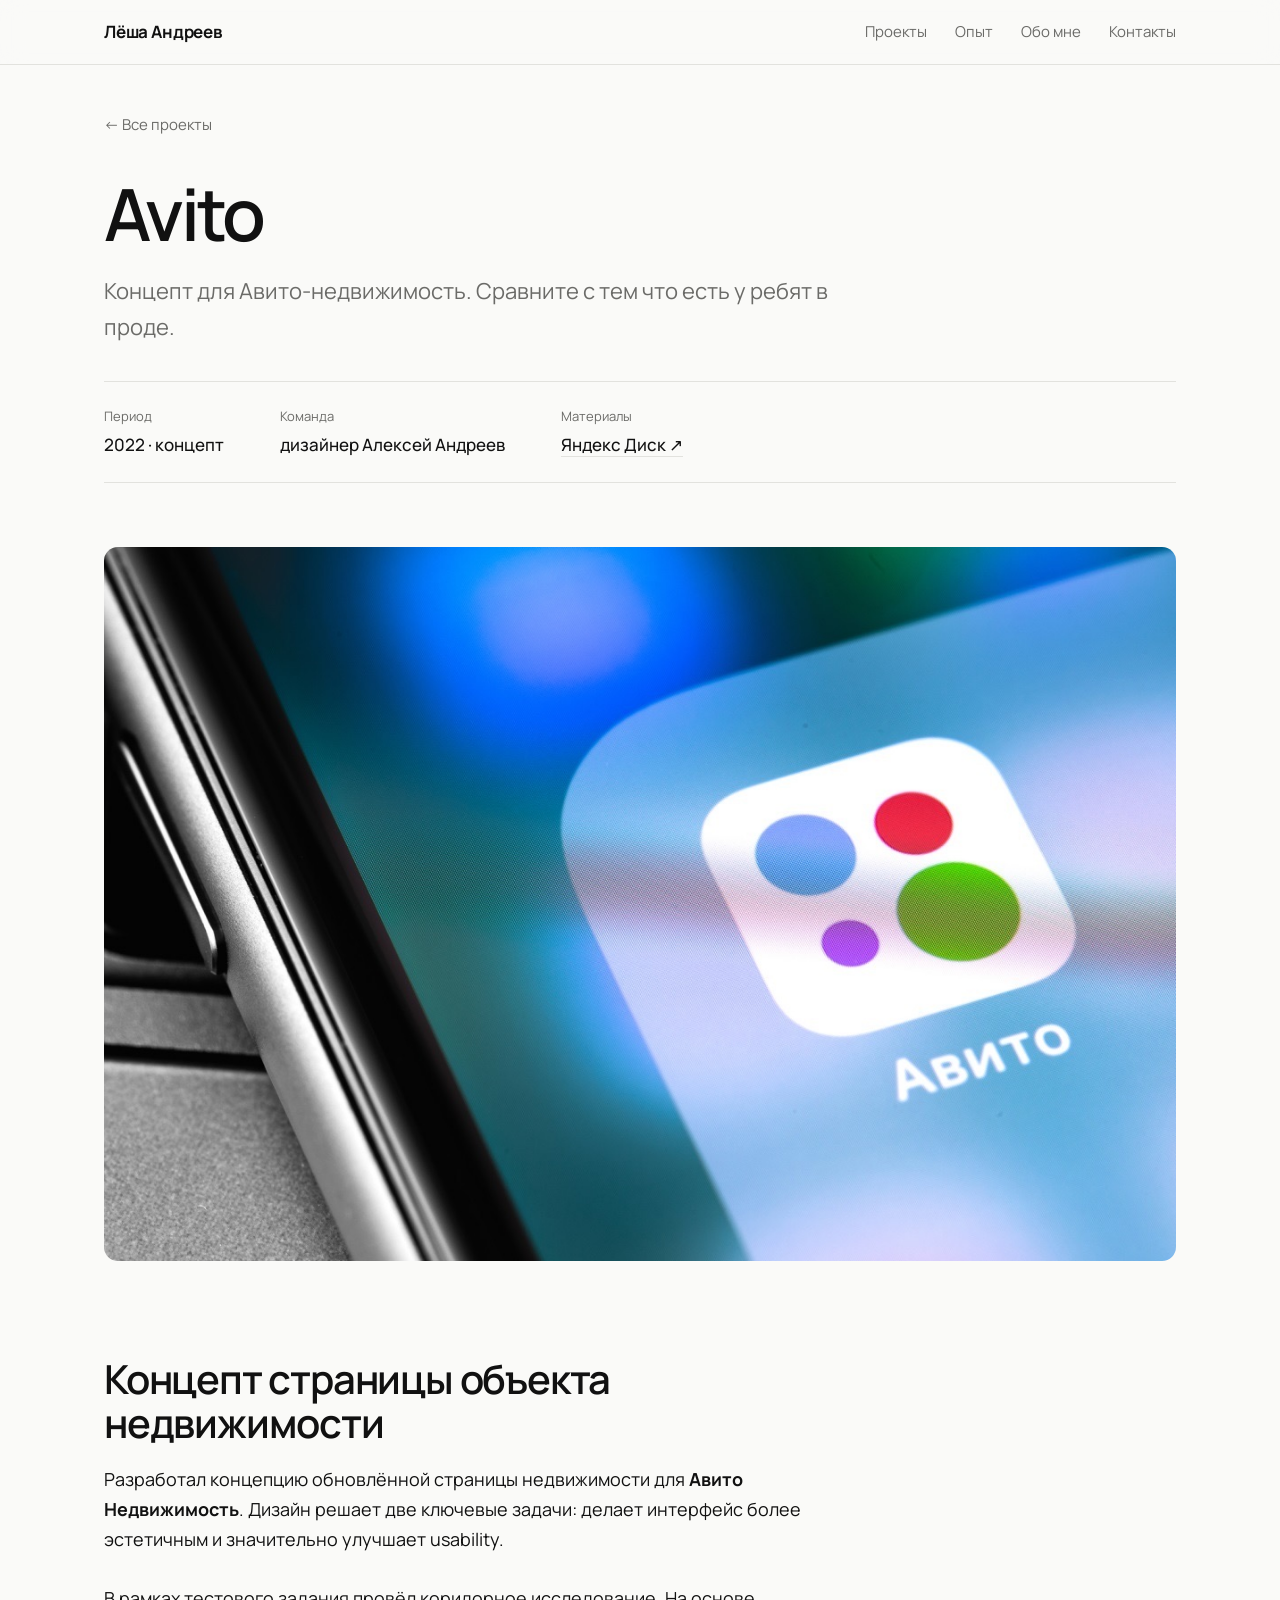
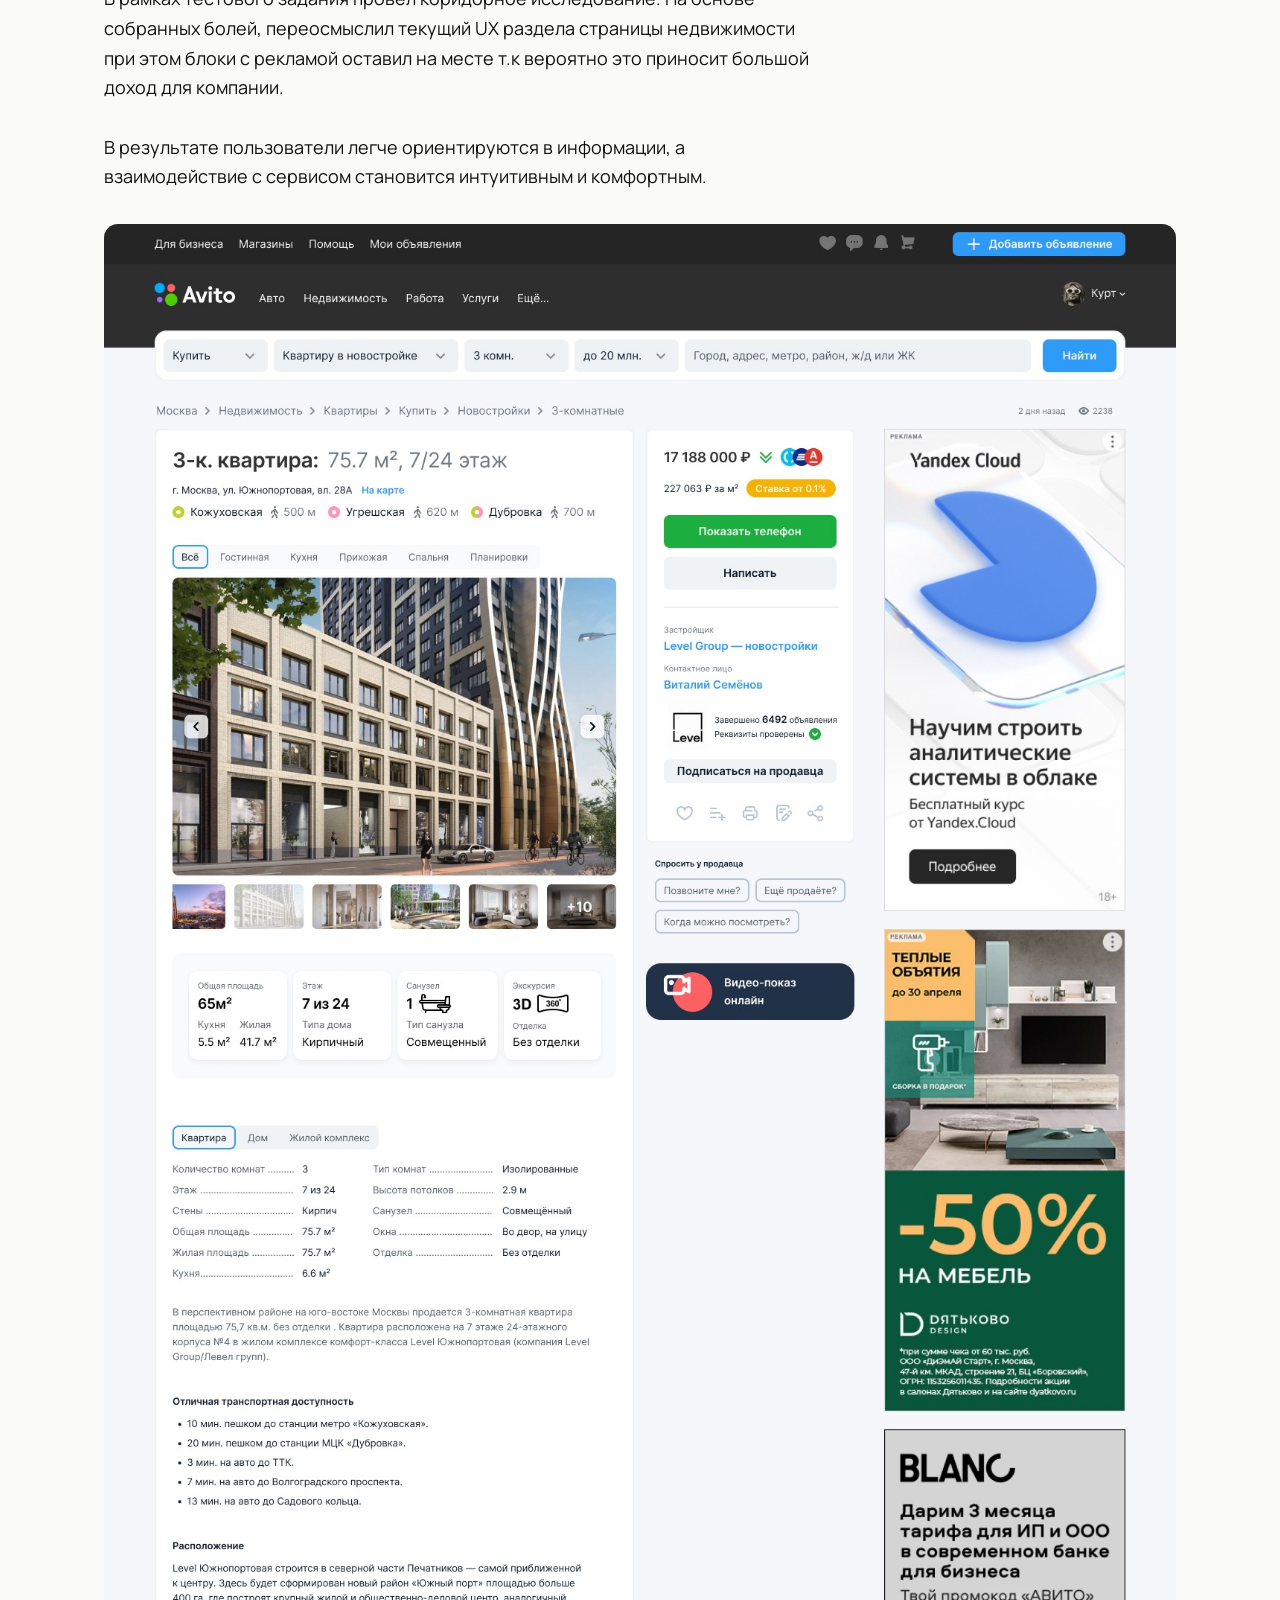
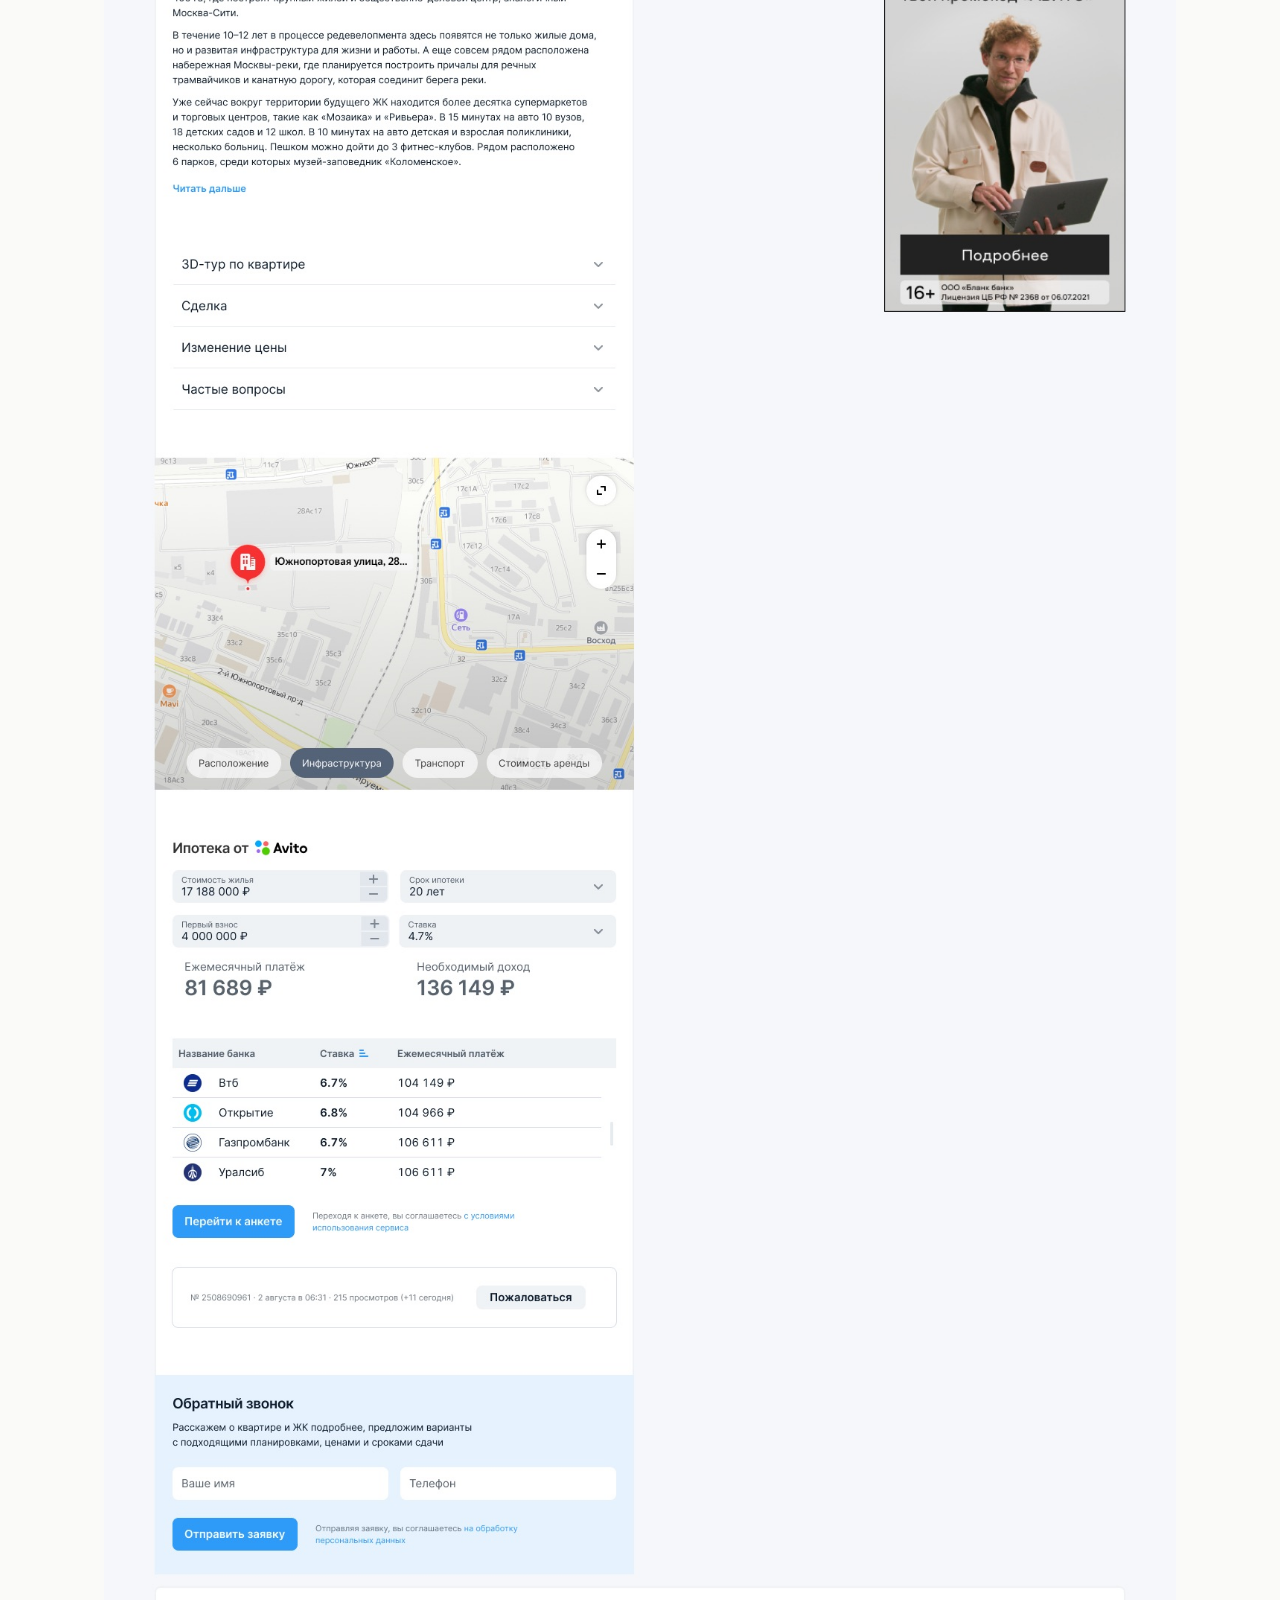
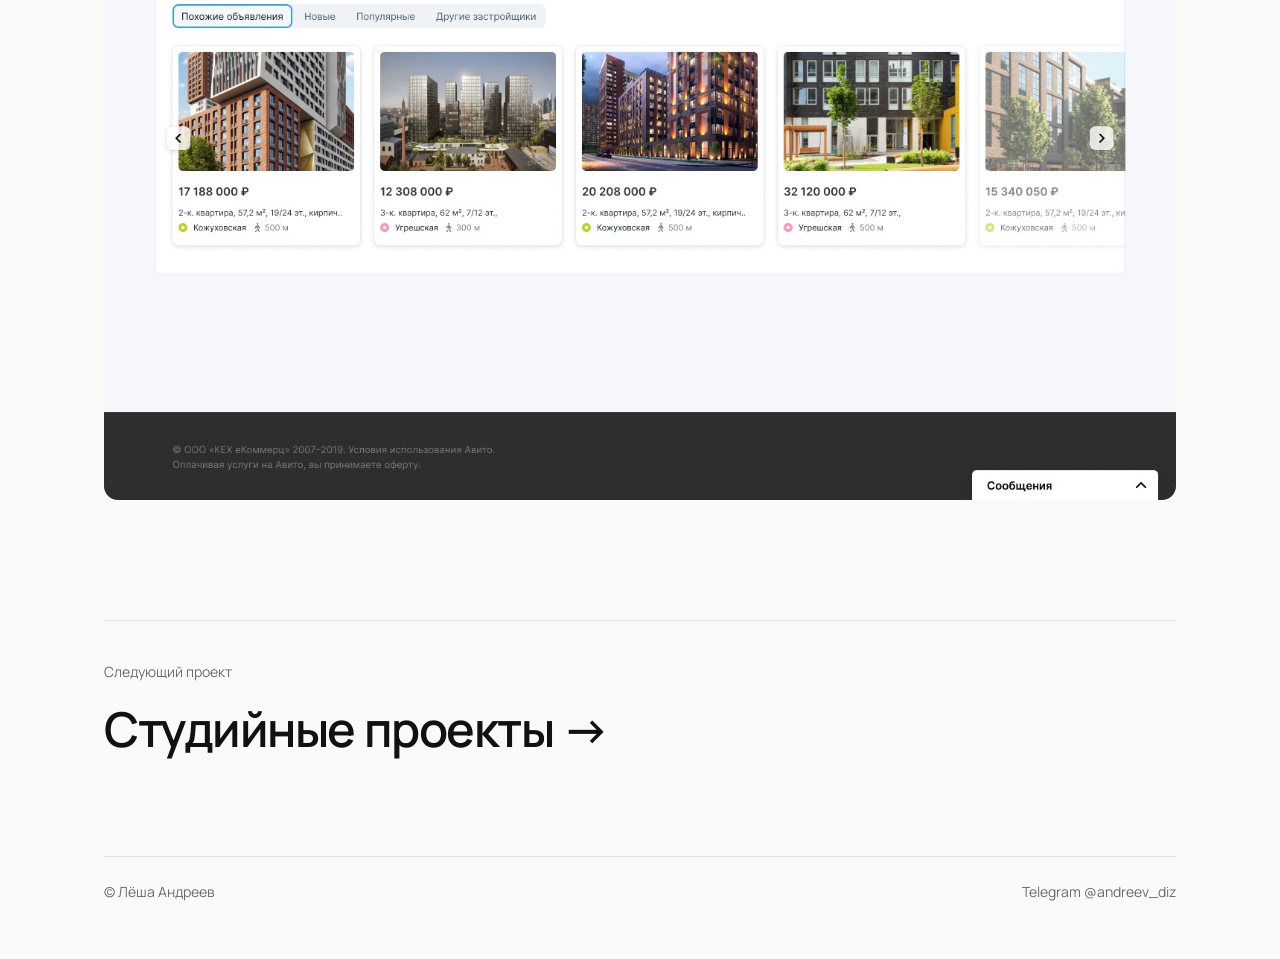
==== avito.html @ 06d631ba "Страницы кейсов: Wildberries, Ozon, Сбер, Avito, студийные проекты, дизайн-менеджмент Co-Authored-By" ====
<!doctype html>
<html lang="ru">
<head>
<meta charset="utf-8">
<meta name="viewport" content="width=device-width, initial-scale=1">
<title>Avito — Лёша Андреев</title>
<meta name="description" content="Концепт для Авито-недвижимость. Сравните с тем что есть у ребят в проде.">
<link rel="preconnect" href="https://fonts.googleapis.com">
<link rel="preconnect" href="https://fonts.gstatic.com" crossorigin>
<link href="https://fonts.googleapis.com/css2?family=Manrope:wght@400;500;600;700&display=swap" rel="stylesheet">
<link rel="stylesheet" href="style.css">
</head>
<body>

<header>
  <div class="wrap">
    <a href="index.html" class="logo">Лёша Андреев</a>
    <nav>
      <a href="index.html#projects">Проекты</a>
      <a href="index.html#experience">Опыт</a>
      <a href="index.html#about" class="hide-sm">Обо мне</a>
      <a href="index.html#contact">Контакты</a>
    </nav>
  </div>
</header>

<main class="case">
  <div class="wrap">
    <a class="back" href="index.html#projects">← Все проекты</a>
    <h1 class="case-title">Avito</h1>
    <p class="lead">Концепт для Авито-недвижимость. Сравните с тем что есть у ребят в проде.</p>
    <dl class="meta"><div><dt>Период</dt><dd>2022 · концепт</dd></div><div><dt>Команда</dt><dd>дизайнер Алексей Андреев</dd></div><div><dt>Материалы</dt><dd><a href="https://disk.yandex.ru/i/q7b7U_vJzXqPYQ" target="_blank" rel="noopener">Яндекс Диск ↗</a></dd></div></dl>
    <div class="content">
<figure><img src="img/avito/01.jpg" width="1200" height="800" alt="" loading="lazy"></figure>
<h2>Концепт страницы объекта недвижимости</h2>
<p>Разработал концепцию обновлённой страницы недвижимости для <strong>Авито Недвижимость</strong>. Дизайн решает две ключевые задачи: делает интерфейс более эстетичным и значительно улучшает usability. <br><br>В рамках тестового задания провёл коридорное исследование. На основе собранных болей, переосмыслил текущий UX раздела страницы недвижимости при этом блоки с рекламой оставил на месте т.к вероятно это приносит большой доход для компании.<br><br>В результате пользователи легче ориентируются в информации, а взаимодействие с сервисом становится интуитивным и комфортным.</p>
<figure><img src="img/avito/02.jpg" width="1440" height="4669" alt="" loading="lazy"></figure>
    </div>
    <a class="next" href="studio.html"><span>Следующий проект</span>Студийные проекты →</a>
    <footer>
      <span>© Лёша Андреев</span>
      <a href="https://t.me/andreev_diz" target="_blank" rel="noopener">Telegram @andreev_diz</a>
    </footer>
  </div>
</main>
</body>
</html>
---- style.css ----
:root {
  --bg: #fafaf8;
  --surface: #f1f1ee;
  --text: #111111;
  --muted: #6b6b68;
  --line: #e2e2de;
  --accent: #111111;
  --radius: 14px;
  --max: 1120px;
}
@media (prefers-color-scheme: dark) {
  :root:not([data-theme="light"]) {
    --bg: #0f0f0f;
    --surface: #1a1a1a;
    --text: #f2f2f0;
    --muted: #9a9a96;
    --line: #2a2a2a;
    --accent: #f2f2f0;
  }
}
:root[data-theme="dark"] {
  --bg: #0f0f0f;
  --surface: #1a1a1a;
  --text: #f2f2f0;
  --muted: #9a9a96;
  --line: #2a2a2a;
  --accent: #f2f2f0;
}

* { box-sizing: border-box; }
html { scroll-behavior: smooth; }
body {
  margin: 0;
  background: var(--bg);
  color: var(--text);
  font: 400 17px/1.6 "Manrope", system-ui, -apple-system, sans-serif;
  -webkit-font-smoothing: antialiased;
}
a { color: inherit; text-decoration: none; }
img { display: block; max-width: 100%; }
.wrap { max-width: var(--max); margin: 0 auto; padding: 0 24px; }

/* Header */
header {
  position: sticky; top: 0; z-index: 10;
  background: color-mix(in srgb, var(--bg) 85%, transparent);
  backdrop-filter: blur(12px);
  border-bottom: 1px solid var(--line);
}
header .wrap { display: flex; align-items: center; justify-content: space-between; height: 64px; }
.logo { font-weight: 700; letter-spacing: -0.01em; white-space: nowrap; }
nav { display: flex; gap: 28px; font-size: 15px; color: var(--muted); }
nav a:hover { color: var(--text); }

/* Hero */
.hero { display: grid; grid-template-columns: 1.25fr 1fr; gap: 64px; align-items: end; padding: 88px 0 96px; }
.eyebrow { font-size: 14px; color: var(--muted); letter-spacing: 0.02em; margin-bottom: 20px; }
h1 {
  font-size: clamp(38px, 5vw, 60px); line-height: 1.04; letter-spacing: -0.035em;
  font-weight: 600; margin: 0 0 28px;
}
h1 span { color: var(--muted); }
.lead { font-size: 19px; color: var(--muted); max-width: 30em; margin: 0 0 36px; }
.actions { display: flex; flex-wrap: wrap; gap: 12px; }
.btn {
  display: inline-flex; align-items: center; gap: 8px; height: 48px; padding: 0 22px;
  border-radius: 999px; font-weight: 600; font-size: 15px;
  border: 1px solid var(--line); transition: background .2s, border-color .2s;
}
.btn:hover { border-color: var(--text); }
.btn.primary { background: var(--accent); color: var(--bg); border-color: var(--accent); }
.btn.primary:hover { opacity: .85; }
.photo { border-radius: var(--radius); overflow: hidden; aspect-ratio: 4 / 5; background: var(--surface); }
.photo img { width: 100%; height: 100%; object-fit: cover; object-position: 50% 30%; }

.stats { display: grid; grid-template-columns: repeat(4, 1fr); border-top: 1px solid var(--line); border-bottom: 1px solid var(--line); }
.stat { padding: 28px 0; }
.stat + .stat { padding-left: 28px; border-left: 1px solid var(--line); }
.stat b { display: block; font-size: 34px; font-weight: 600; letter-spacing: -0.03em; line-height: 1.1; }
.stat span { font-size: 14px; color: var(--muted); }

/* Sections */
section { padding: 104px 0 0; }
.sec-head { display: flex; justify-content: space-between; align-items: baseline; gap: 24px; margin-bottom: 40px; }
h2 { font-size: clamp(28px, 3.4vw, 40px); letter-spacing: -0.03em; font-weight: 600; margin: 0; line-height: 1.1; }
.sec-head p { margin: 0; color: var(--muted); font-size: 15px; }

/* Projects */
.grid { display: grid; grid-template-columns: repeat(2, 1fr); gap: 40px 28px; }
.card .cover { border-radius: var(--radius); overflow: hidden; aspect-ratio: 16 / 10; background: var(--surface); }
.card .cover img { width: 100%; height: 100%; object-fit: cover; transition: transform .6s ease; }
.card:hover .cover img { transform: scale(1.03); }
.card h3 { font-size: 20px; font-weight: 600; letter-spacing: -0.01em; margin: 18px 0 4px; display: flex; align-items: center; gap: 10px; }
.card p { margin: 0; color: var(--muted); font-size: 15px; }
.tag { font-size: 12px; font-weight: 600; padding: 3px 9px; border-radius: 999px; background: var(--surface); color: var(--muted); }

/* Quote */
.quote {
  margin: 104px 0 0; padding: 0;
  font-size: clamp(24px, 3vw, 34px); line-height: 1.3; letter-spacing: -0.02em; font-weight: 500;
  max-width: 24em;
}
.quote span { color: var(--muted); }

/* Skills */
.chips { display: flex; flex-wrap: wrap; gap: 10px; }
.chip { padding: 12px 20px; border: 1px solid var(--line); border-radius: 999px; font-size: 16px; font-weight: 500; }

/* Experience */
.jobs { border-top: 1px solid var(--line); }
details { border-bottom: 1px solid var(--line); }
summary {
  list-style: none; cursor: pointer;
  display: grid; grid-template-columns: 1fr 1.3fr auto 28px; gap: 24px; align-items: center;
  padding: 26px 0;
}
summary::-webkit-details-marker { display: none; }
summary .co { font-size: 22px; font-weight: 600; letter-spacing: -0.015em; }
summary .role { color: var(--muted); font-size: 15px; }
summary .when { color: var(--muted); font-size: 15px; white-space: nowrap; text-align: right; }
summary .plus { width: 28px; height: 28px; position: relative; }
summary .plus::before, summary .plus::after {
  content: ""; position: absolute; left: 7px; right: 7px; top: 13px; height: 1.5px; background: var(--text); transition: transform .25s;
}
summary .plus::after { transform: rotate(90deg); }
details[open] summary .plus::after { transform: rotate(0); }
summary:hover .co { opacity: .7; }
.job-body { display: grid; grid-template-columns: 1fr 1.3fr auto 28px; gap: 24px; padding: 0 0 36px; }
.job-body > div { grid-column: 2 / 4; }
.job-body h4 { font-size: 16px; font-weight: 600; margin: 24px 0 8px; }
.job-body h4:first-child { margin-top: 0; }
.job-body p { margin: 0 0 10px; color: var(--muted); font-size: 16px; }
.job-body ul { margin: 0; padding-left: 20px; color: var(--muted); font-size: 16px; }
.job-body li { margin-bottom: 6px; }

/* Clients */
.clients { display: flex; flex-wrap: wrap; gap: 14px 40px; font-size: clamp(22px, 2.6vw, 30px); font-weight: 500; letter-spacing: -0.02em; }
.clients span:last-child { color: var(--muted); }

/* Talks + education */
.two { display: grid; grid-template-columns: 1fr 1fr; gap: 28px; }
.box { background: var(--surface); border-radius: var(--radius); padding: 32px; }
.box h3 { font-size: 13px; font-weight: 600; text-transform: uppercase; letter-spacing: 0.08em; color: var(--muted); margin: 0 0 18px; }
.box p { margin: 0 0 14px; font-size: 16px; }
.box p:last-child { margin-bottom: 0; }
.box .sub { color: var(--muted); }
.talk { display: flex; justify-content: space-between; align-items: center; gap: 16px; padding: 16px 0; border-top: 1px solid var(--line); font-weight: 500; }
.talk:first-of-type { border-top: 0; padding-top: 0; }
.talk:hover { opacity: .65; }
.talk small { color: var(--muted); font-weight: 400; font-size: 14px; white-space: nowrap; }

/* Contact */
.contact { padding: 120px 0 56px; }
.contact h2 { font-size: clamp(40px, 7vw, 88px); line-height: 1; letter-spacing: -0.04em; margin-bottom: 40px; }
.contact-list { display: flex; flex-wrap: wrap; gap: 12px; margin-bottom: 96px; }
footer { display: flex; justify-content: space-between; gap: 16px; flex-wrap: wrap; color: var(--muted); font-size: 14px; border-top: 1px solid var(--line); padding-top: 24px; }

/* Mobile */
@media (max-width: 860px) {
  .wrap { padding: 0 16px; }
  nav { gap: 18px; font-size: 14px; }
  nav .hide-sm { display: none; }
  .hero { grid-template-columns: 1fr; gap: 40px; padding: 48px 0 56px; }
  .photo { aspect-ratio: 1 / 1; }
  .stats { grid-template-columns: repeat(2, 1fr); }
  .stat:nth-child(3) { padding-left: 0; border-left: 0; }
  .stat:nth-child(n+3) { border-top: 1px solid var(--line); }
  section { padding-top: 72px; }
  .quote { margin-top: 72px; }
  .sec-head { flex-direction: column; gap: 8px; margin-bottom: 28px; }
  .grid { grid-template-columns: 1fr; gap: 32px; }
  summary { grid-template-columns: 1fr 28px; gap: 4px 16px; padding: 20px 0; }
  summary .co { grid-column: 1; }
  summary .plus { grid-column: 2; grid-row: 1 / 4; }
  summary .role, summary .when { grid-column: 1; text-align: left; }
  .job-body { display: block; padding-bottom: 28px; }
  .two { grid-template-columns: minmax(0, 1fr); }
  .box { padding: 24px; }
  .contact { padding-top: 80px; }
  .contact-list { margin-bottom: 64px; }
}
@media (max-width: 480px) {
  nav a:not(:last-child) { display: none; }
  .btn { max-width: 100%; }
}

/* Project cards as links */
a.card { display: block; }
a.card h3::after { content: "→"; margin-left: auto; color: var(--muted); transition: transform .25s; }
a.card:hover h3::after { transform: translateX(4px); color: var(--text); }

/* Case pages */
.case .back { display: inline-block; margin: 48px 0 40px; color: var(--muted); font-size: 15px; }
.case .back:hover { color: var(--text); }
.case-title { font-size: clamp(40px, 6vw, 72px); line-height: 1.02; letter-spacing: -0.04em; font-weight: 600; margin: 0 0 24px; }
.case .lead { font-size: clamp(18px, 2vw, 22px); max-width: 34em; }
.meta { display: flex; flex-wrap: wrap; gap: 16px 56px; margin: 0 0 64px; padding: 24px 0; border-top: 1px solid var(--line); border-bottom: 1px solid var(--line); }
.meta dt { font-size: 13px; color: var(--muted); margin-bottom: 4px; }
.meta dd { margin: 0; font-weight: 500; }
.meta a { border-bottom: 1px solid var(--line); }
.meta a:hover { border-color: var(--text); }

.content { font-size: 18px; line-height: 1.65; }
.content > :not(figure):not(.cols):not(.subproject):not(.table) { max-width: 720px; }
.content h2 { font-size: clamp(28px, 3.4vw, 40px); letter-spacing: -0.03em; line-height: 1.1; font-weight: 600; margin: 96px 0 20px; }
.content h3 { font-size: 22px; letter-spacing: -0.015em; line-height: 1.25; font-weight: 600; margin: 56px 0 12px; }
.content > :first-child, .subproject > h2:first-child { margin-top: 0; }
.content p { margin: 0 0 14px; }
.content ul, .content ol { margin: 0 0 18px; padding-left: 22px; }
.content li { margin-bottom: 8px; }
.content li > ul, .content li > ol { margin: 8px 0 0; }
.content a { border-bottom: 1px solid var(--line); }
.content a:hover { border-color: var(--text); }
.content code { font-size: .9em; background: var(--surface); padding: 2px 6px; border-radius: 6px; }
.content hr { border: 0; border-top: 1px solid var(--line); margin: 56px 0; }
.content blockquote { margin: 24px 0; padding-left: 20px; border-left: 2px solid var(--text); }
.content figure { margin: 32px 0; }
.content figure img, .content figure video { width: 100%; height: auto; border-radius: var(--radius); background: var(--surface); }
.cols { display: grid; gap: 20px; margin: 32px 0; align-items: start; }
.cols-2 { grid-template-columns: repeat(2, minmax(0, 1fr)); }
.cols-3 { grid-template-columns: repeat(3, minmax(0, 1fr)); }
.cols figure { margin: 0 0 20px; }
.callout { display: flex; gap: 14px; background: var(--surface); border-radius: var(--radius); padding: 20px 24px; margin: 24px 0; }
.callout p:last-child { margin-bottom: 0; }
.table { overflow-x: auto; margin: 24px 0; }
.table table { border-collapse: collapse; font-size: 15px; min-width: 560px; }
.table th, .table td { text-align: left; vertical-align: top; padding: 12px 16px 12px 0; border-bottom: 1px solid var(--line); }
.table th { font-weight: 600; font-size: 13px; color: var(--muted); }
.subproject { padding-top: 96px; }
.subproject + .subproject { border-top: 1px solid var(--line); margin-top: 96px; }

details.doc { border-bottom: 1px solid var(--line); }
details.doc:first-of-type { border-top: 1px solid var(--line); }
details.doc summary { display: flex; align-items: center; gap: 14px; padding: 22px 0; font-size: 20px; font-weight: 600; letter-spacing: -0.01em; grid-template-columns: none; }
details.doc summary i { margin-left: auto; width: 28px; height: 28px; position: relative; flex: none; }
details.doc summary i::before, details.doc summary i::after { content: ""; position: absolute; left: 7px; right: 7px; top: 13px; height: 1.5px; background: var(--text); transition: transform .25s; }
details.doc summary i::after { transform: rotate(90deg); }
details.doc[open] summary i::after { transform: rotate(0); }
.doc-body { padding: 0 0 32px 38px; max-width: 760px; }
.doc-body h2 { font-size: 22px; margin: 32px 0 10px; }
.doc-body h3 { font-size: 18px; margin: 24px 0 8px; }

.case .next { display: block; margin: 120px 0 48px; padding: 40px 0; border-top: 1px solid var(--line); font-size: clamp(28px, 4vw, 48px); font-weight: 600; letter-spacing: -0.03em; }
.case .next span { display: block; font-size: 14px; font-weight: 400; letter-spacing: 0; color: var(--muted); margin-bottom: 8px; }
.case .next:hover { opacity: .7; }
.case footer { margin-bottom: 56px; }

@media (max-width: 860px) {
  .case .back { margin: 28px 0 28px; }
  .meta { gap: 12px 32px; margin-bottom: 40px; }
  .content { font-size: 17px; }
  .content h2 { margin-top: 64px; }
  .content h3 { margin-top: 40px; }
  .cols-2, .cols-3 { grid-template-columns: minmax(0, 1fr); }
  .subproject { padding-top: 64px; }
  .subproject + .subproject { margin-top: 64px; }
  .doc-body { padding-left: 0; }
  .case .next { margin-top: 80px; }
}
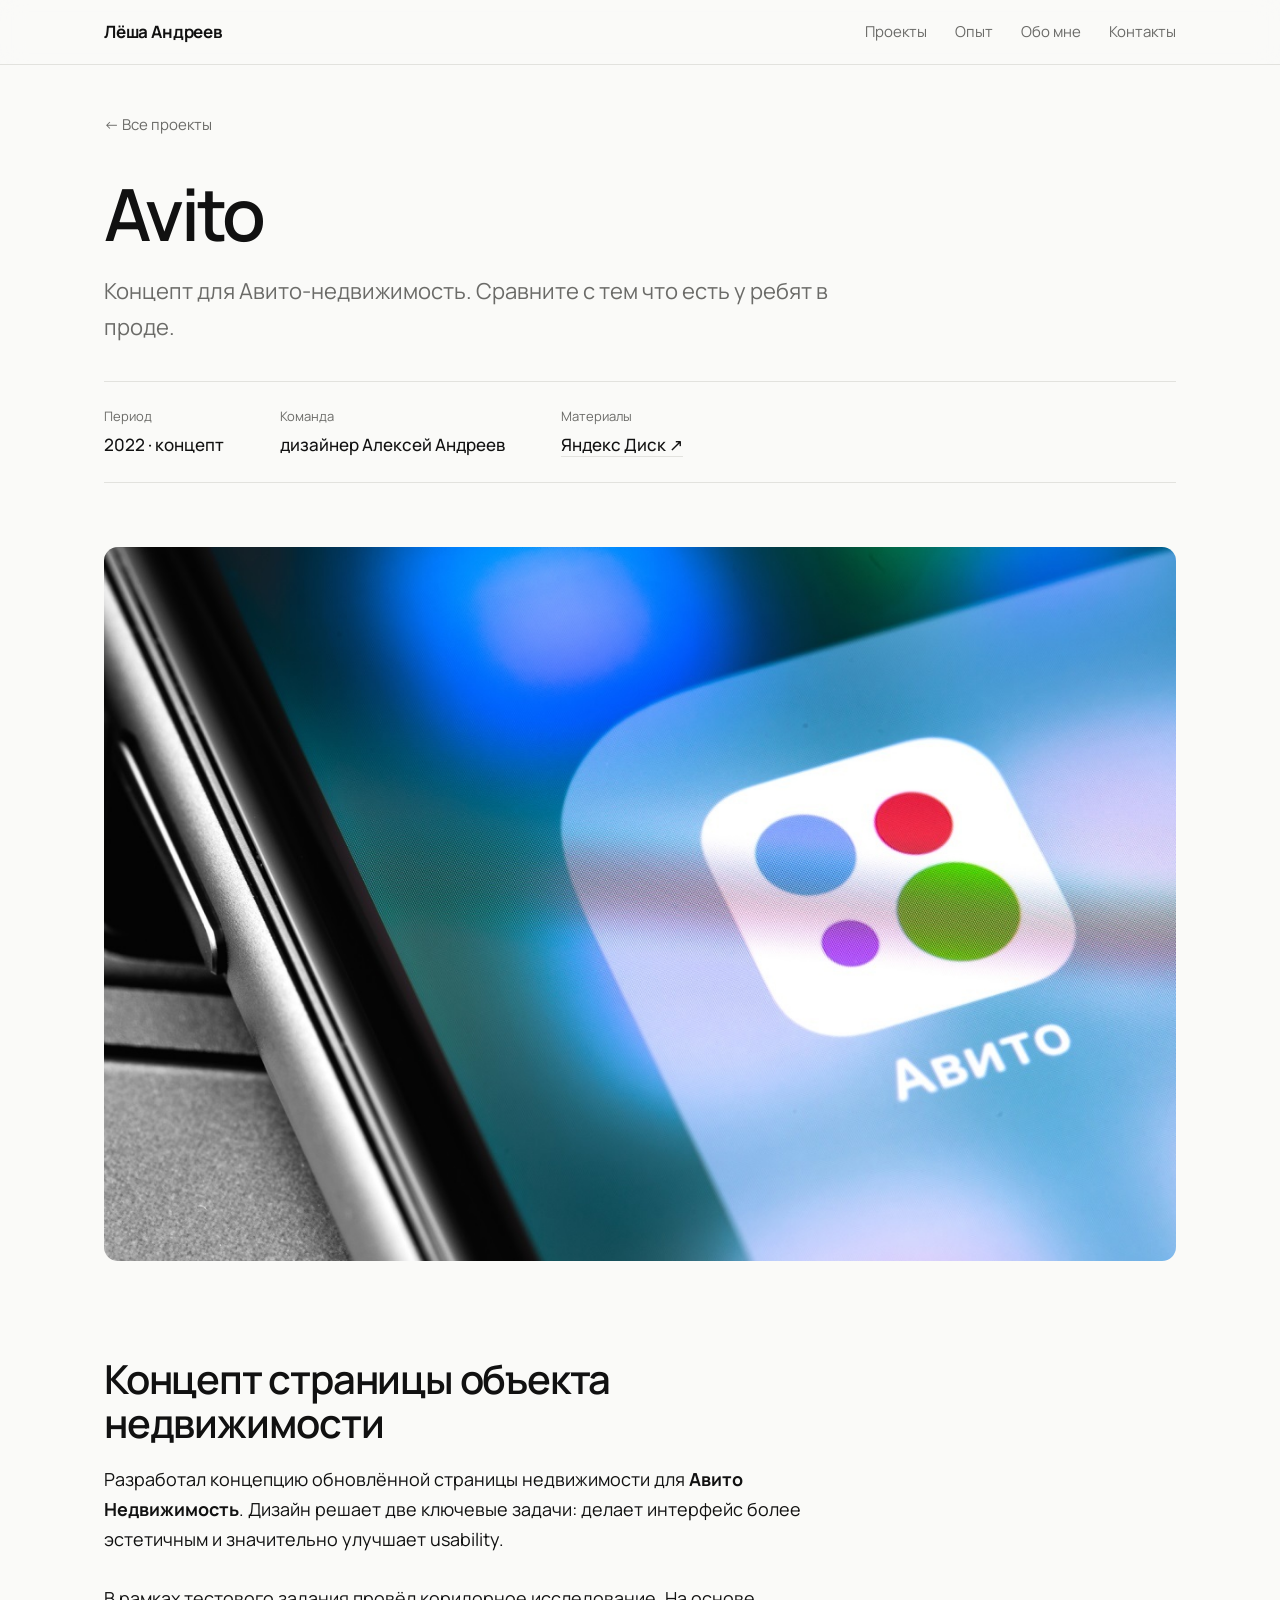
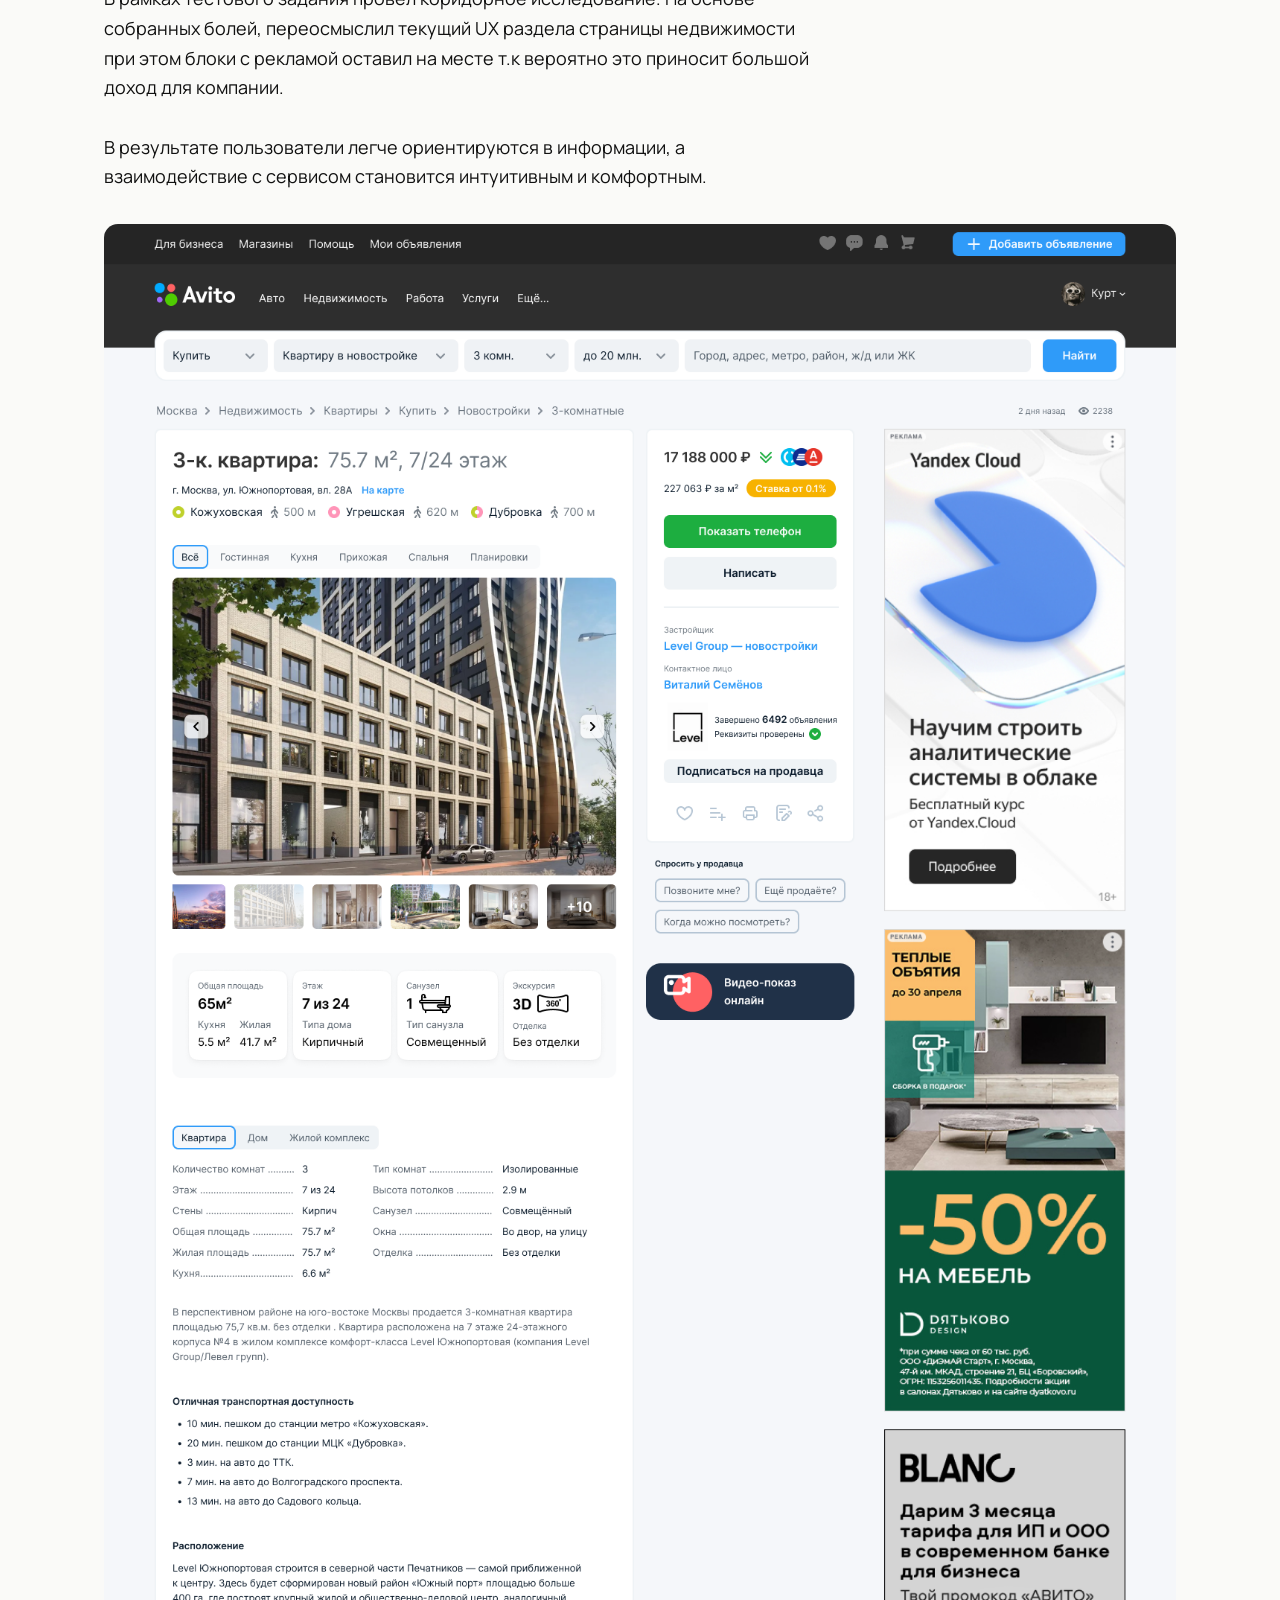
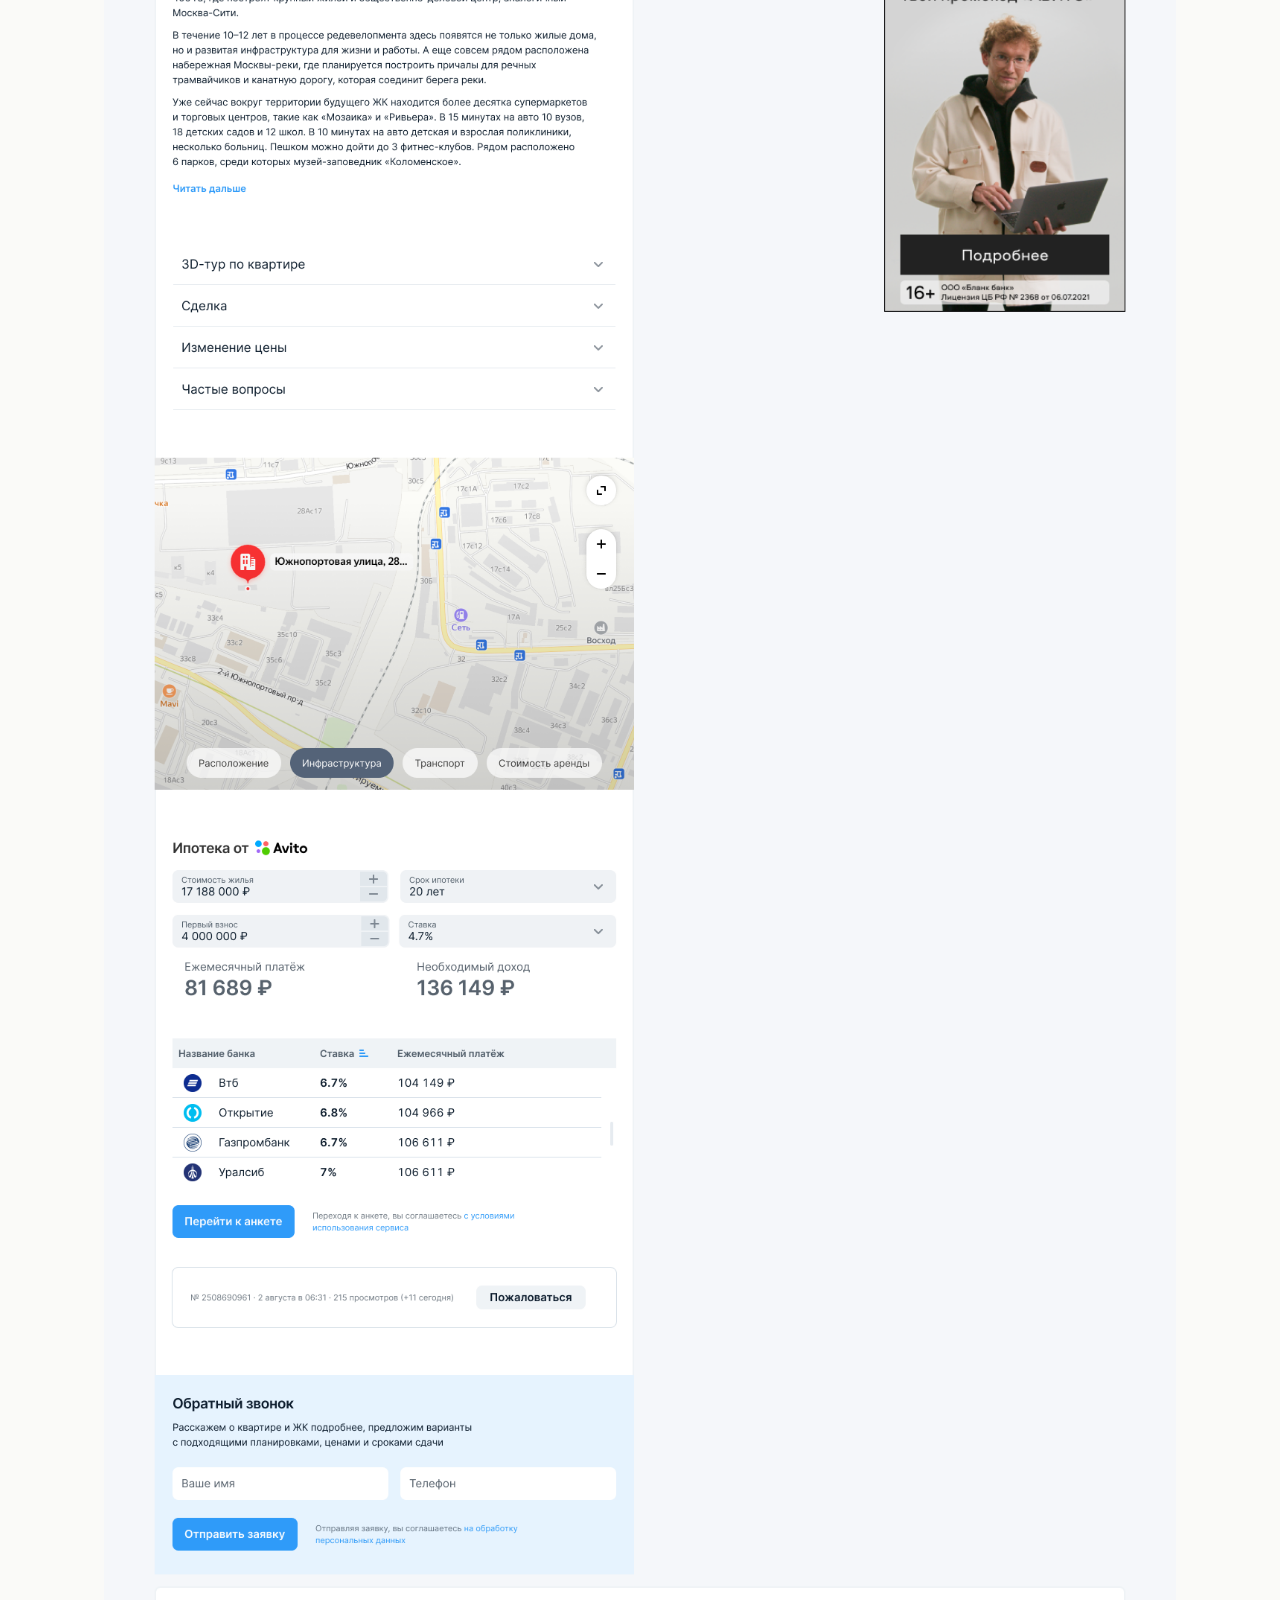
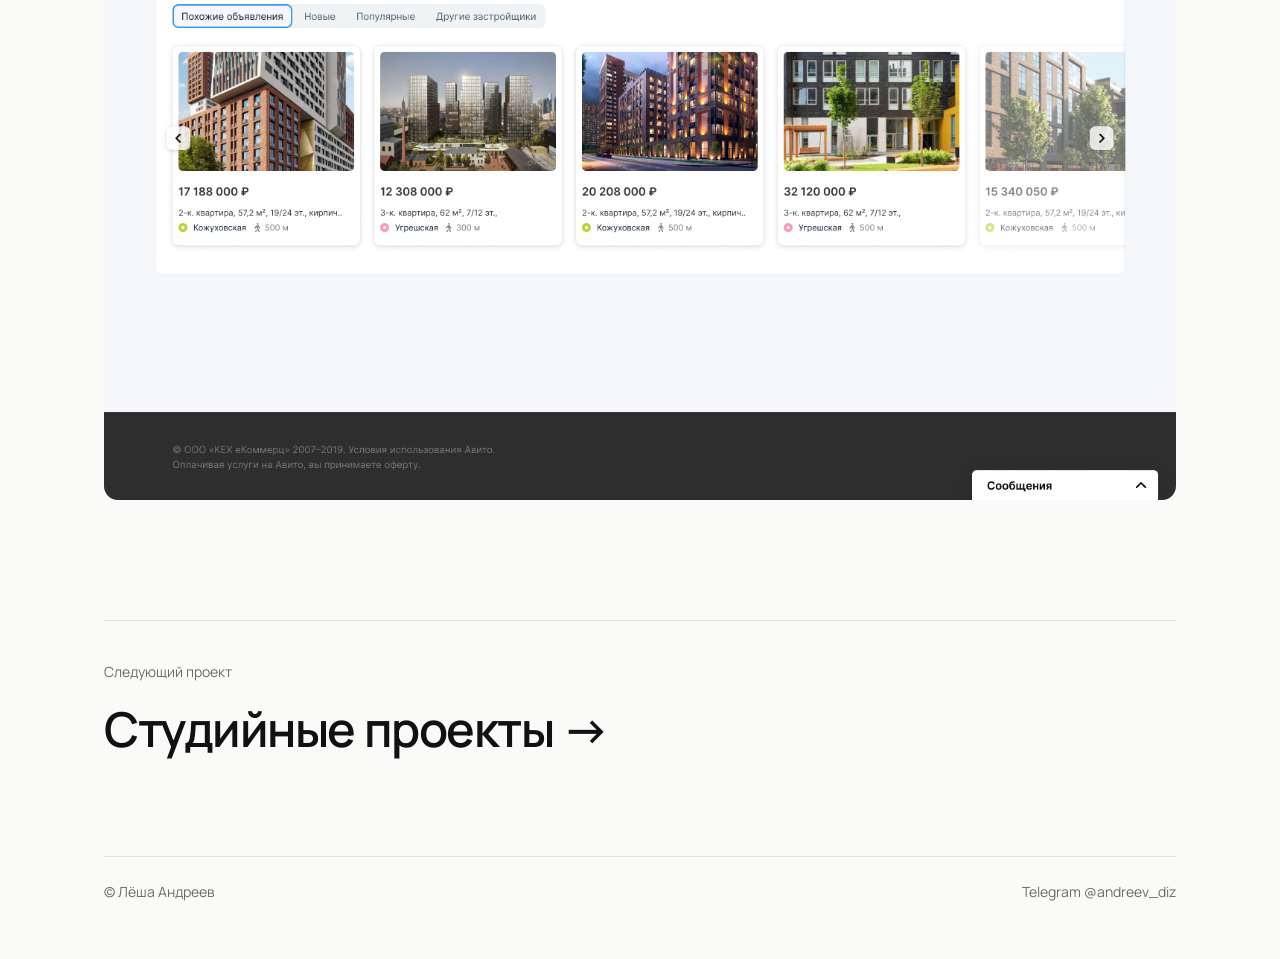
==== commit 225ff4da: "Изображения и видео в исходном качестве, без сжатия Co-Authored-By: Claude Opus 5.5 <noreply@anthrop" ====
--- a/avito.html
+++ b/avito.html
@@ -31,10 +31,10 @@
     <p class="lead">Концепт для Авито-недвижимость. Сравните с тем что есть у ребят в проде.</p>
     <dl class="meta"><div><dt>Период</dt><dd>2022 · концепт</dd></div><div><dt>Команда</dt><dd>дизайнер Алексей Андреев</dd></div><div><dt>Материалы</dt><dd><a href="https://disk.yandex.ru/i/q7b7U_vJzXqPYQ" target="_blank" rel="noopener">Яндекс Диск ↗</a></dd></div></dl>
     <div class="content">
-<figure><img src="img/avito/01.jpg" width="1200" height="800" alt="" loading="lazy"></figure>
+<figure><img src="img/avito/01.jpeg" width="1200" height="800" alt="" loading="lazy"></figure>
 <h2>Концепт страницы объекта недвижимости</h2>
 <p>Разработал концепцию обновлённой страницы недвижимости для <strong>Авито Недвижимость</strong>. Дизайн решает две ключевые задачи: делает интерфейс более эстетичным и значительно улучшает usability. <br><br>В рамках тестового задания провёл коридорное исследование. На основе собранных болей, переосмыслил текущий UX раздела страницы недвижимости при этом блоки с рекламой оставил на месте т.к вероятно это приносит большой доход для компании.<br><br>В результате пользователи легче ориентируются в информации, а взаимодействие с сервисом становится интуитивным и комфортным.</p>
-<figure><img src="img/avito/02.jpg" width="1440" height="4669" alt="" loading="lazy"></figure>
+<figure><img src="img/avito/02.png" width="1440" height="4669" alt="" loading="lazy"></figure>
     </div>
     <a class="next" href="studio.html"><span>Следующий проект</span>Студийные проекты →</a>
     <footer>
